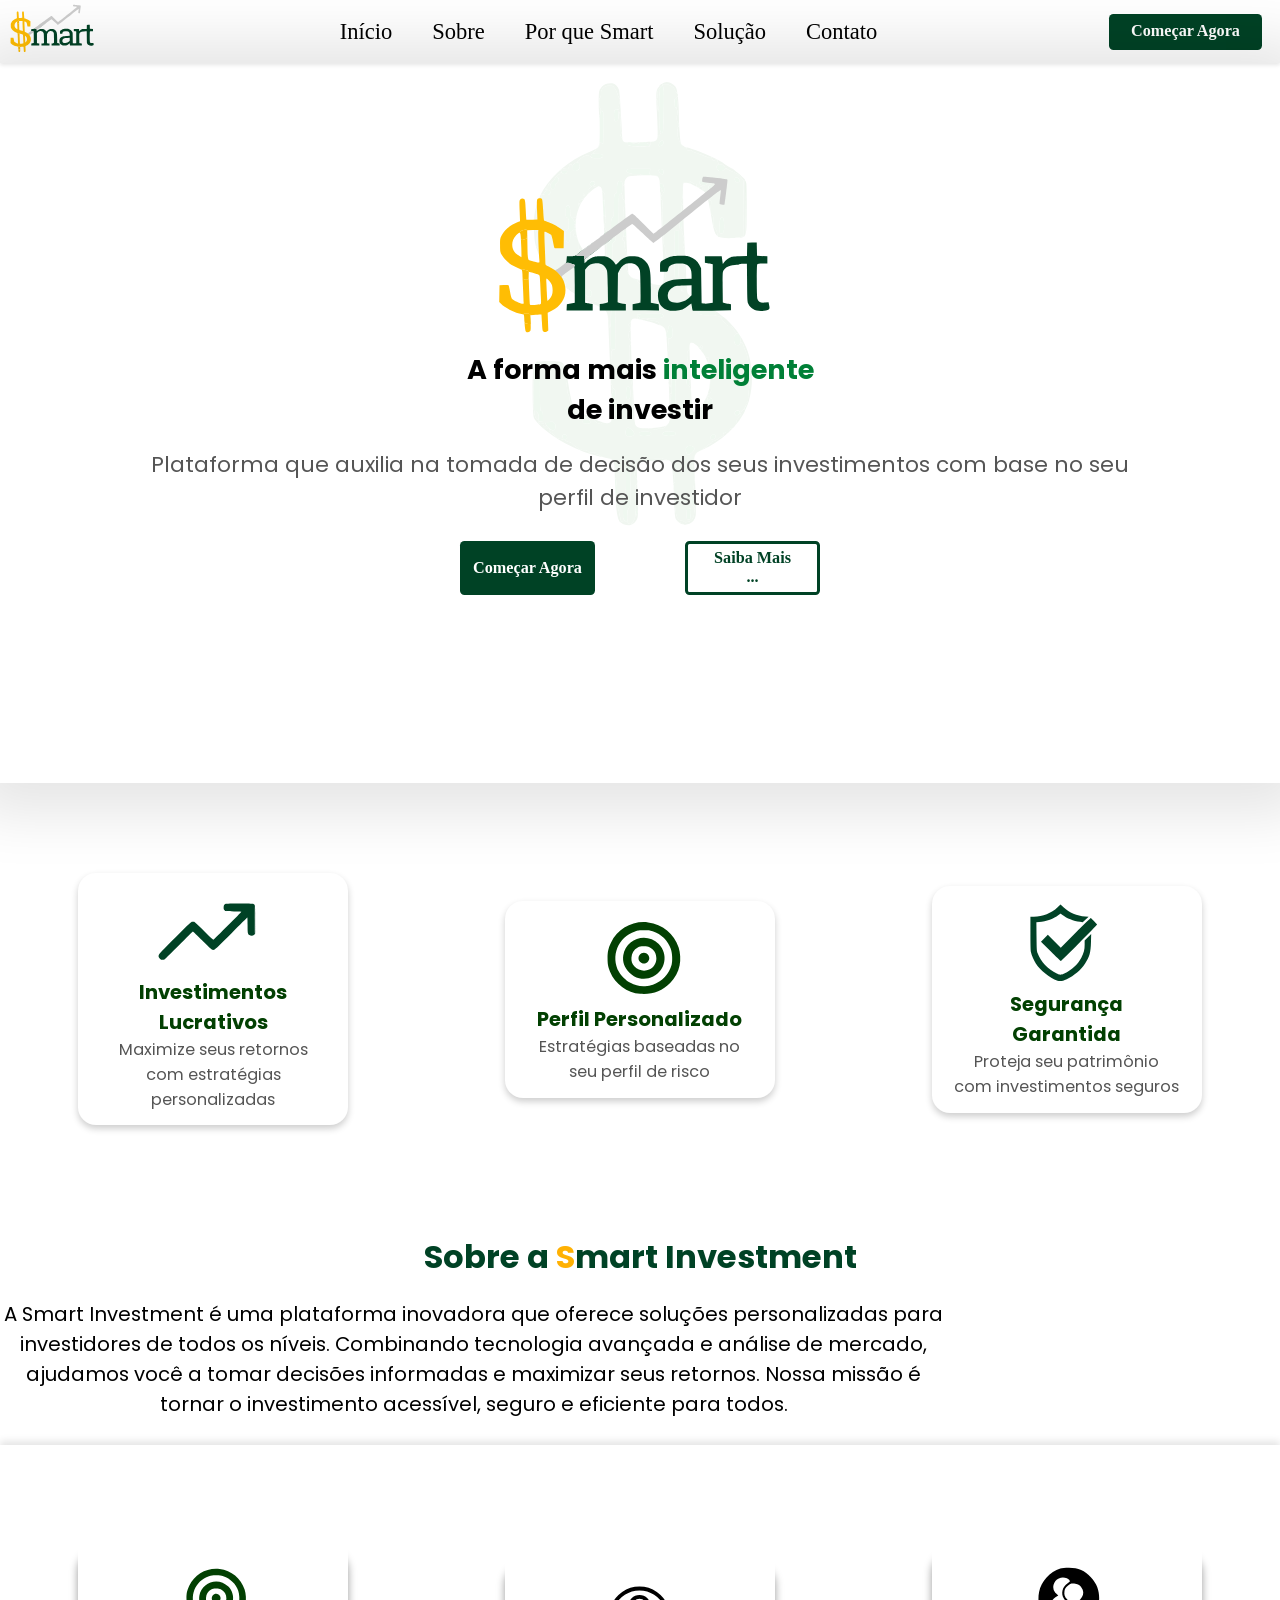
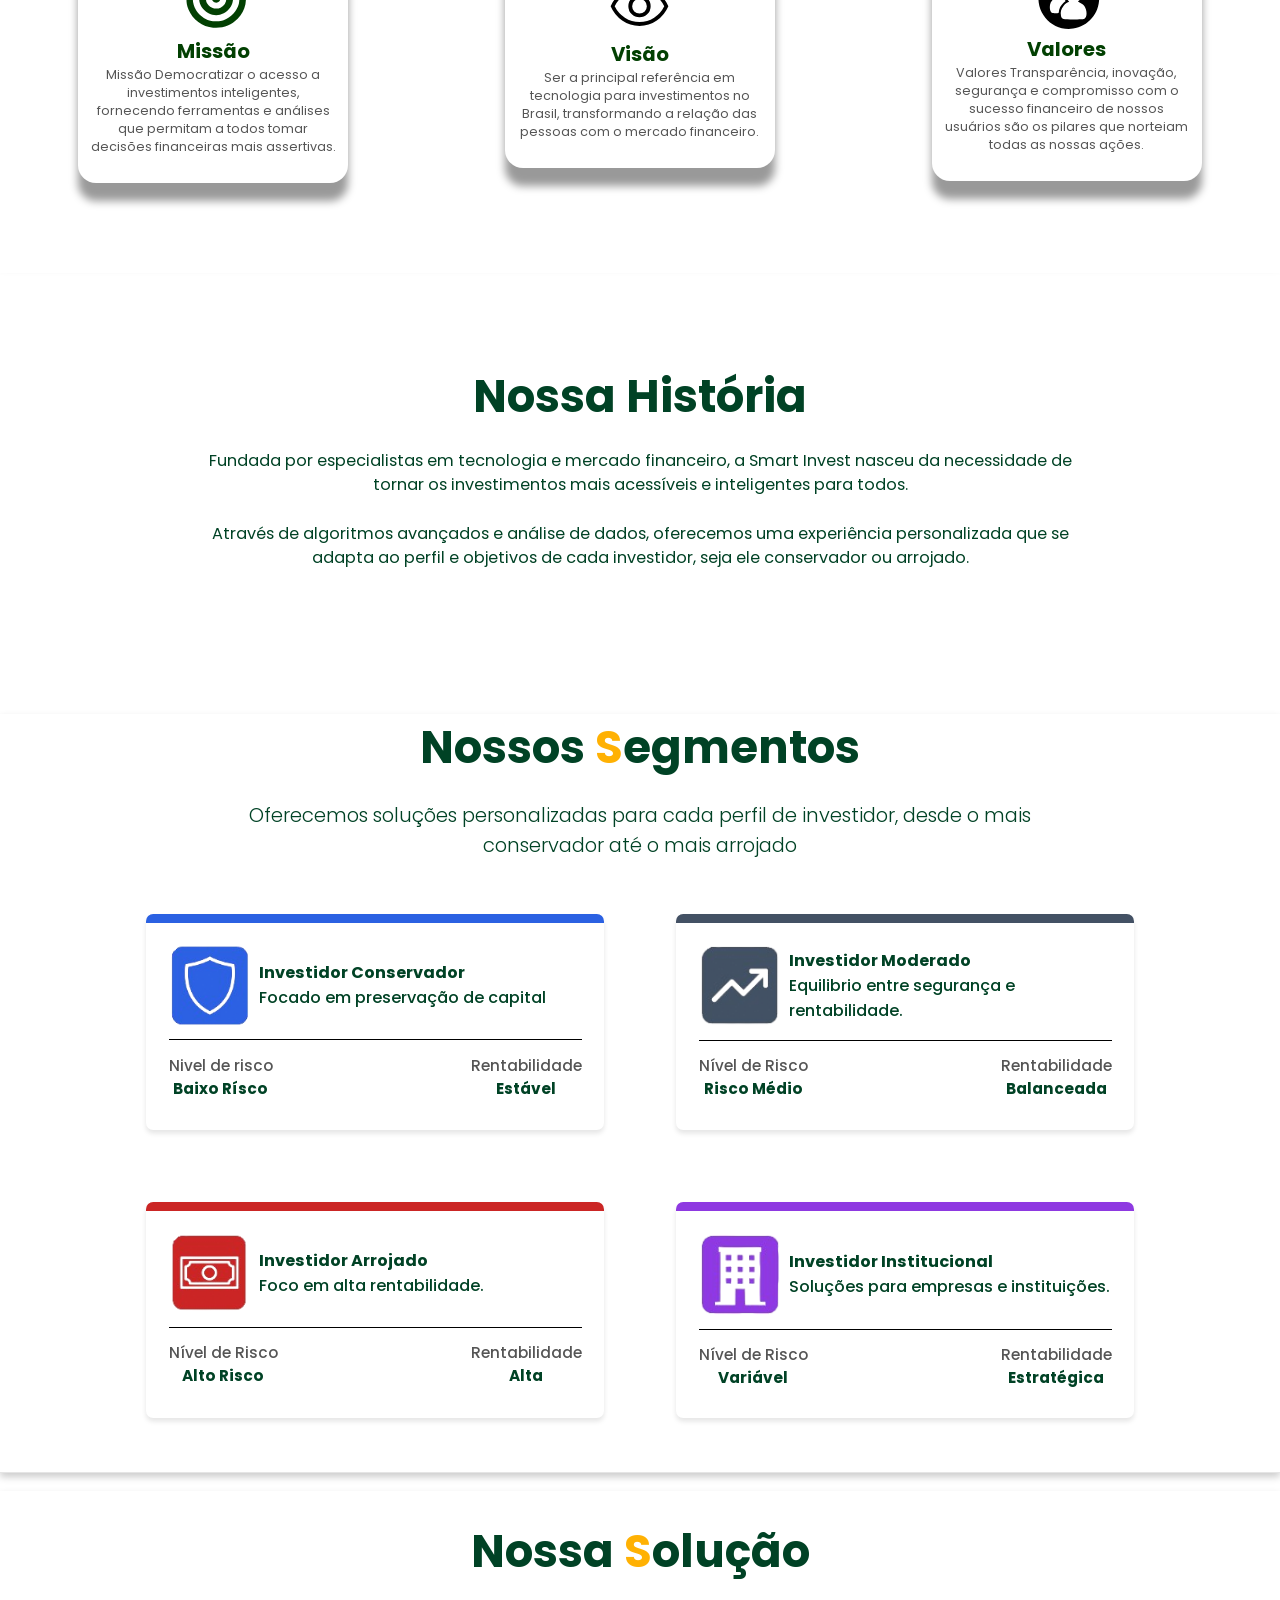
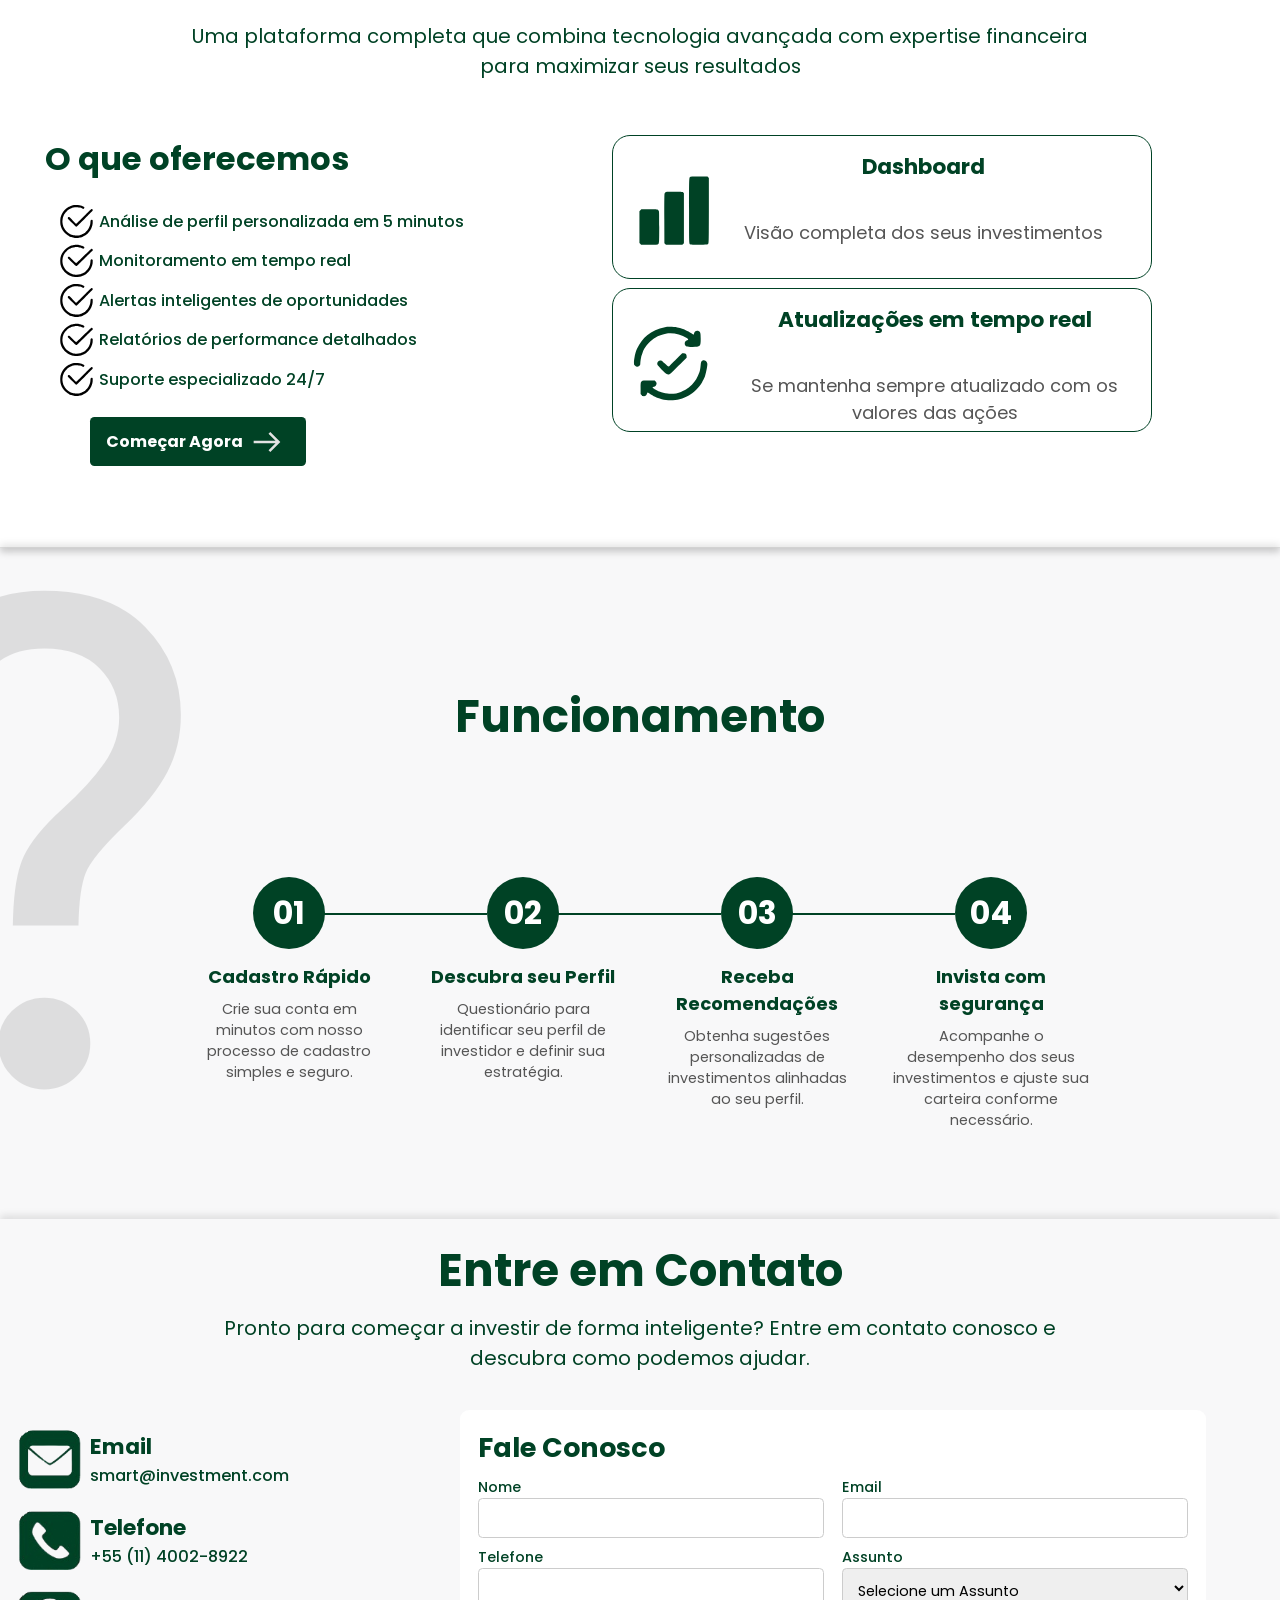
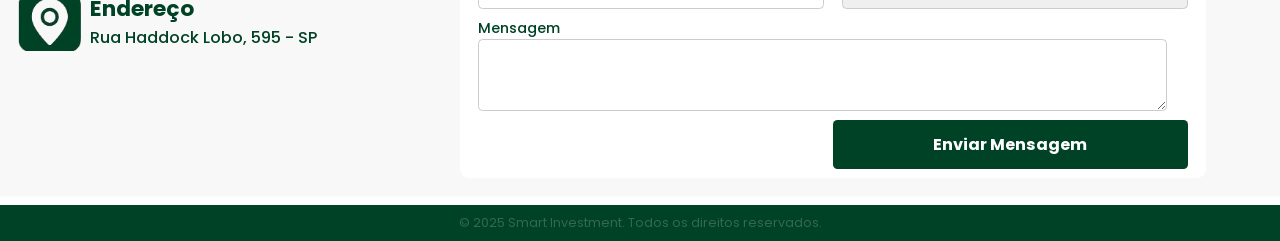
==== public/index.html @ dca73bdc "implementei cadastro e login com validação de perfil, ajustes no frontend, tratativas de erros e men" ====
<!DOCTYPE html>
<html lang="pt-br">

<head>
    <meta charset="UTF-8">
    <meta name="viewport" content="width=device-width, initial-scale=1.0">
    <title>Smart Investment</title>
    <link rel="icon" type="image/x-icon" href="Style/assets/smartLogoVetor.ico">
    <link rel="stylesheet" href="Style/css/indexCSS.css">

</head>

<body>
    <div class="container">
        <div id="header">
            <img id="logo" src="Style/assets/smartLogoVetor.svg" alt="logoSmartInvestment">
            <div class="navbar">
                <a href="#container">Início</a>
                <a href="#Sobre">Sobre</a>
                <a href="#pqSmart">Por que Smart</a>
                <a href="#solucao">Solução</a>
                <a href="#contato">Contato</a>
            </div>
            <button id="btnComecar" onclick="loginRedirect()">Começar Agora</button>
                <button class="menu-mobile-icon" id="menuMobileBtn" aria-label="Abrir menu" style="display:none">&#9776;</button>
                <div class="menu-mobile" id="menuMobile" style="display:none;">
                    <a href="#container">Início</a>
                    <a href="#Sobre">Sobre</a>
                    <a href="#pqSmart">Por que Smart</a>
                    <a href="#solucao">Solução</a>
                    <a href="#contato">Contato</a>
                    <a href="#segmentos">Segmentos</a>
                    <a href="#funcionamento">Funcionamento</a>
                    <a href="#footer">Rodapé</a>
                </div>
        </div>

        <div id="inicio">
            <img src="Style/assets/cifrao.svg" alt="cifrao" id="cifrao">
            <div id="imagemPrincipal">
                <img src="Style/assets/smartLogoVetor.svg" alt="logoSmartInvestment">
            </div>

            <div id="fraseEfeito">
                <p> A forma mais <span class="destaque">inteligente</span></p> de investir
            </div>

            <div class="descricao">

                Plataforma que auxilia na tomada de decisão dos seus investimentos com base no seu perfil de investidor
            </div>

            <div id="botoes">
                <button id="btnComecar2" onclick="loginRedirect()">Começar Agora</button>
                <button id="btnSaibaMais">Saiba Mais <br>... </button>
            </div>

        </div>

        <div id="Sobre">

            <div id="boxes">
                <div class="box"><img src="Style/assets/setaGrafico.svg" alt="">
                    <p>Investimentos Lucrativos</p>
                    <span>Maximize seus retornos com estratégias personalizadas</span>
                </div>
                <div class="box">
                    <img src="Style/assets/alvo.svg" class="alvo" alt="">
                    <p>Perfil Personalizado</p>
                    <span>Estratégias baseadas no seu perfil de risco</span>
                </div>
                <div class="box">
                    <img src="Style/assets/escudo.svg" alt="">
                    <p>Segurança Garantida</p>
                    <span>Proteja seu patrimônio com investimentos seguros</span>
                </div>

            </div>

            <p id="tituloSobre">
                Sobre a <span>S</span>mart Investment
            </p>
            <div id="descricaoSobre">
                A Smart Investment é uma plataforma inovadora que oferece soluções personalizadas para investidores de
                todos os níveis. Combinando tecnologia avançada e análise de mercado, ajudamos você a tomar decisões
                informadas e maximizar seus retornos. Nossa missão é tornar o investimento acessível, seguro e eficiente
                para todos.

            </div>

        </div>

        <div id="pqSmart">
            <div class="boxesSmart">
                <div class="boxSmart">
                    <img src="Style/assets/alvo.svg" alt="">
                    <p>Missão</p>
                    <span>Missão
                        Democratizar o acesso a investimentos inteligentes, fornecendo ferramentas e análises que
                        permitam a todos tomar decisões financeiras mais assertivas.</span>
                </div>

                <div class="boxSmart">
                    <img src="Style/assets/eye.svg" id="olho" alt="">
                    <p>Visão</p>
                    <span>Ser a principal referência em tecnologia para investimentos no Brasil, transformando a relação
                        das pessoas com o mercado financeiro.</span>

                </div>

                <div class="boxSmart">
                    <img src="Style/assets/pessoas.svg" alt="">
                    <p>Valores</p>
                    <span>Valores
                        Transparência, inovação, segurança e compromisso com o sucesso financeiro de nossos usuários são
                        os pilares que norteiam todas as nossas ações.</span>

                </div>

            </div>

            
        </div>
        
        <div id="historia">

        
            <p id="tituloHistoria">
                Nossa História
            </p>
            <div id="descricaoHistoria">
                <p>
                    Fundada por especialistas em tecnologia e mercado financeiro, a Smart Invest nasceu da
                    necessidade
                    de tornar os investimentos mais acessíveis e inteligentes para todos.
                </p>
                <br>
                <p>
                    Através de algoritmos avançados e análise de dados, oferecemos uma experiência personalizada que
                    se
                    adapta ao perfil e objetivos de cada investidor, seja ele conservador ou arrojado.

                </p>
            </div>

        </div>
        <div id="segmentos">


            <p>Nossos <span>S</span>egmentos</span>

            <p id="textoSegmentos">Oferecemos soluções personalizadas para cada perfil de investidor, desde o mais
                conservador até o mais
                arrojado</p>

            <div class="boxesSegmentos">
                <div class="boxSegmento" id="boxConservador">
                    <div class="superior">
                        <img class="icone" src="Style/assets/IconEscudoSegmentos.png" alt="">
                        <div>
                            <p class="tituloSegmento">Investidor Conservador</p>
                            <p class="textoSegmentos">Focado em preservação de capital</p>
                        </div>
                    </div>

                    <div class="inferior">

                        <div class="esquerda">
                            <p class="subTitulo">Nivel de risco</p>
                            <p>Baixo Rísco</p>
                        </div>

                        <div class="direita">
                            <p class="subTitulo">Rentabilidade</p>
                            <p>Estável</p>
                        </div>
                    </div>

                </div>


                <div class="boxSegmento" id="boxModerado">
                    <div class="superior">
                        <img class="icone" src="Style/assets/iconeModeradoSegmento.png" alt="">
                        <div>
                            <p class="tituloSegmento">Investidor Moderado</p>
                            <p class="textoSegmentos">Equilibrio entre segurança e rentabilidade.</p>
                        </div>
                    </div>

                    <div class="inferior">
                        <div class="esquerda">
                            <p class="subTitulo">Nível de Risco</p>
                            <p>Risco Médio</p>
                        </div>



                        <div class="direita">
                            <p class="subTitulo">Rentabilidade</p>
                            <p>Balanceada</p>
                        </div>
                    </div>


                </div>


                <div class="boxSegmento" id="boxArrojado">
                    <div class="superior">
                        <img class="icone" src="Style/assets/iconeInvestidorArrojado.png" alt="">
                        <div>
                            <p class="tituloSegmento">Investidor Arrojado</p>
                            <p class="textoSegmentos">Foco em alta rentabilidade.</p>
                        </div>
                    </div>

                    <div class="inferior">
                        <div class="esquerda">
                            <p class="subTitulo">Nível de Risco</p>
                            <p>Alto Risco</p>
                        </div>

                        <div class="direita">
                            <p class="subTitulo">Rentabilidade</p>
                            <p>Alta</p>
                        </div>

                    </div>

                </div>


                <div class="boxSegmento" id="boxInstitucional">
                    <div class="superior">
                        <img class="icone" src="Style/assets/iconeInvestidorInstitucional.png" alt="">
                        <div>
                            <p class="tituloSegmento">Investidor Institucional</p>
                            <p class="textoSegmentos">Soluções para empresas e instituições.</p>
                        </div>

                    </div>
                    <div class="inferior">
                        <div class="esquerda">
                            <p class="subTitulo">Nível de Risco</p>
                            <p>Variável</p>
                        </div>

                        <div class="direita">
                            <p class="subTitulo">Rentabilidade</p>
                            <p>Estratégica</p>
                        </div>

                    </div>
                </div>

            </div>


        </div>

        <div id="solucao">
            <p id="tituloSolucao">Nossa <span>S</span>olução</p>

            <p id="textoSolucao">Uma plataforma completa que combina tecnologia avançada com expertise financeira para
                maximizar seus resultados</p>

            <div id="conteudoSolucao">
                <div id="oferecemos">
                    <h1>O que oferecemos</h1>
                    <p class="fraseSolucao"> <img src="Style/assets/iconCheckSolucao.svg" alt="">Análise de perfil
                        personalizada em 5 minutos</p>
                    <p class="fraseSolucao"> <img src="Style/assets/iconCheckSolucao.svg" alt="">Monitoramento em tempo
                        real</p>
                    <p class="fraseSolucao"> <img src="Style/assets/iconCheckSolucao.svg" alt="">Alertas inteligentes de
                        oportunidades</p>
                    <p class="fraseSolucao"> <img src="Style/assets/iconCheckSolucao.svg" alt="">Relatórios de
                        performance detalhados</p>
                    <p class="fraseSolucao"> <img src="Style/assets/iconCheckSolucao.svg" alt="">Suporte especializado
                        24/7</p>

                    <button id="btnComecar3">Começar Agora <svg xmlns="http://www.w3.org/2000/svg" height="40px"
                            viewBox="0 -960 960 960" width="48px" fill="#e3e3e3">
                            <path d="m560-242-43-42 168-168H160v-60h525L516-681l43-42 241 241-240 240Z" />
                        </svg></button>
                </div>

                <div id="boxesSolucao">
                    <div class="boxSolucao">
                        <img class="iconeSolucao" src="Style/assets/graficoIcone.svg" alt="">
                        <div>
                            <h1>Dashboard</h1>
                            <p>Visão completa dos seus investimentos</p>

                        </div>
                    </div>
                    <div class="boxSolucao">
                        <img class="iconeSolucao" src="Style/assets/iconAtualizacaoSolucao.svg" alt="">
                        <div>
                            <h1>Atualizações em tempo real</h1>
                            <p>Se mantenha sempre atualizado com os valores das ações</p>
                        </div>
                    </div>
                </div>
            </div>
        </div>

        <div id="funcionamento">
            <img id="interrogacao" src="Style/assets/question_mark_430dp_000000_FILL0_wght400_GRAD0_opsz48.svg" alt="">
            <h1>Funcionamento</h1>

            <div id="etapas">
                <div class="etapa" id="etapa1">
                    <div class="numeroEtapa">01</div>
                    <div class="descricaoEtapa">
                        <h2>Cadastro Rápido</h2>
                        <p>Crie sua conta em minutos com nosso processo de cadastro simples e seguro.</p>
                    </div>
                </div>

                <div class="etapa" id="etapa2">
                    <div class="numeroEtapa">02</div>
                    <div class="descricaoEtapa">
                        <h2>Descubra seu Perfil</h2>
                        <p>Questionário para identificar seu perfil de investidor e definir sua estratégia.</p>
                    </div>
                </div>

                <div class="etapa" id="etapa3">
                    <div class="numeroEtapa">03</div>
                    <div class="descricaoEtapa">
                        <h2>Receba Recomendações</h2>
                        <p>Obtenha sugestões personalizadas de investimentos alinhadas ao seu perfil.</p>
                    </div>
                </div>

                <div class="etapa" id="etapa4">
                    <div class="numeroEtapa">04</div>
                    <div class="descricaoEtapa">
                        <h2>Invista com segurança</h2>
                        <p>Acompanhe o desempenho dos seus investimentos e ajuste sua carteira conforme necessário.</p>
                    </div>
                </div>
            </div>
        </div>

        <div id="contato">
            <h1>Entre em Contato</h1>
            <span>Pronto para começar a investir de forma inteligente? Entre em contato conosco e descubra como podemos
                ajudar.</span>

            <div id="conteudoContato">
                <div id="infoContato">
                    <div class="contatoItem">
                        <img src="Style/assets/iconeEmail.png" alt="">
                        <div class="contatoTexto">
                            <h2>Email</h2>
                            <p>smart@investment.com</p>
                        </div>
                    </div>


                    <div class="contatoItem">
                        <img src="Style/assets/iconeTelefone.png" alt="">
                        <div class="contatoTexto">
                            <h2>Telefone</h2>
                            <p>+55 (11) 4002-8922</p>
                        </div>
                    </div>

                    <div class="contatoItem">
                        <img src="Style/assets/iconeLocal.png" alt="">
                        <div class="contatoTexto">
                            <h2>Endereço</h2>
                            <p> Rua Haddock Lobo, 595 - SP</p>
                        </div>
                    </div>

                </div>

                <div id="formularioContato">
                    <h1>Fale Conosco</h1>

                    <div class="inputsLinha">
                        <div class="grupoInput">
                            <label for="nome">Nome</label>
                            <input type="text" id="nome" name="nome">
                        </div>
                        <div class="grupoInput">
                            <label for="email">Email</label>
                            <input type="email" id="email" name="email">
                        </div>
                    </div>

                    <div class="inputsLinha">
                        <div class="grupoInput">
                            <label for="telefone">Telefone</label>
                            <input type="tel" id="telefone" name="telefone">
                        </div>
                        <div class="grupoInput">
                            <label for="assunto">Assunto</label>
                            <select id="assunto">
                                <option value="">Selecione um Assunto</option>
                            </select>
                        </div>
                    </div>

                    <div class="grupoInput">
                        <label for="mensagem">Mensagem</label>
                        <textarea id="mensagem" name="mensagem"></textarea>
                    </div>

                    <button id="btnEnviarMensagem">Enviar Mensagem</button>
                </div>

            </div>
        </div>

        <div id="footer">
            <span>© 2025 Smart Investment. Todos os direitos reservados.</span>
        </div>
    </div>
</body>

</html>

<script>

loginRedirect = () => {
    window.location.href = 'login.html';
}

const menuBtn = document.getElementById('menuMobileBtn');
const menuMobile = document.getElementById('menuMobile');

if(menuBtn && menuMobile) {
    menuBtn.addEventListener('click', () => {
        menuMobile.classList.toggle('open');
        menuMobile.style.display = menuMobile.classList.contains('open') ? 'block' : 'none';
    });

    menuMobile.querySelectorAll('a').forEach(link => {
        link.addEventListener('click', () => {
            menuMobile.classList.remove('open');
            menuMobile.style.display = 'none';
        });
    });
}

</script>
---- public/Style/css/indexCSS.css ----
@import url('https://fonts.googleapis.com/css2?family=Poppins:ital,wght@0,100;0,200;0,300;0,400;0,500;0,600;0,700;0,800;0,900;1,100;1,200;1,300;1,400;1,500;1,600;1,700;1,800;1,900&display=swap');

* {
    margin: 0;
    padding: 0;
    font-family: 'Open Sans';
    scroll-behavior: smooth;
    box-sizing: border-box;
}

;

body {
    display: flex;
    background-color: #f8f8f9;

}

;

.container {
    display: flex;
    flex-direction: column;
    width: 100%;
    height: 100vh;
    background-color: #f5f5f5;
}

#header {
    display: flex;
    flex-direction: row;
    width: 100%;
    height: 7vh;
    align-items: center;
    justify-content: space-between;
    background-color: #ffffff;
    box-shadow: 0 2px 4px rgba(0, 0, 0, 0.1);

}

;



#logo {
    max-width: 5vh;
    height: 5vh;
    margin-left: 5px;
    object-fit: contain;
    display: block;
    flex-shrink: 0;
}

#logo img,
img#logo {
    width: 12vh;
    height: 12ch;
    object-fit: contain;
    display: block;
}

;

.navbar {
    display: flex;
    width: 100%;
    gap: 5vh;
    align-items: center;
    justify-content: center;
    padding: 0 2vh;
}
    
    @media (max-width: 900px) {
        .navbar a,
        #btnComecar,
        .dropdown {
            display: none !important;
        }
        .navbar {
            justify-content: space-between;
            gap: 0;
            padding: 0 2vh;
        }
        #logo {
            margin-left: 2vh;
        }
        .menu-mobile-icon {
            display: block !important;
            background: none;
            border: none;
            font-size: 5vh;
            color: #004225;
            cursor: pointer;
            margin-right: 2vh;
        }
        .menu-mobile {
            display: none;
            position: absolute;
            top: 7vh;
            right: 2vh;
            background: #fff;
            box-shadow: 0 0.4vh 1vh rgba(0,0,0,0.15);
            border-radius: 1vh;
            z-index: 100;
            min-width: 30vw;
        }
        .menu-mobile.open {
            display: block;
        }
        .menu-mobile a {
            display: block;
            padding: 2vh;
            color: #004225;
            text-decoration: none;
            font-size: 2.5vh;
            border-bottom: 0.1vh solid #eee;
        }
        .menu-mobile a:last-child {
            border-bottom: none;
        }
        .menu-mobile a:hover {
            background: #f5f5f5;
            color: #008037;
        }
    }


.navbar a {
    margin: 2vh;
    text-decoration: none;
    color: #000;
    font-size: 2.5vh;
    font-weight: 500;
    transition: all 0.3s ease;
}

.navbar a:hover {
    color: #168500d2;
    transform: scale(2.5);
    text-decoration: underline #004225;
}

button#btnComecar {
    width: 17vh;
    height: 4vh;
    background-color: #004225;
    color: #ffffff;
    border: none;
    border-radius: 0.5vh;
    font-size: 1.8vh;
    font-weight: bold;
    cursor: pointer;
    font-family: 'Open Sans';
    margin-right: 2vh;
    flex-shrink: 0;
}

button#btnComecar:hover {
    background-color: #008037;
    transition: all 0.3s ease;
    transform: scale(1.09);
}

#inicio {
    display: flex;
    flex-direction: column;
    align-items: center;
    justify-content: center;
    width: 100%;
    height: 80vh;
    position: relative;
    overflow: hidden;
    position: relative;
    width: 100%;
    box-shadow: 0 0.4vh 6vh 3vh rgba(0, 0, 0, 0.1);
    padding-bottom: 11vh
}

#cifrao {
    position: absolute;
    top: -19vh;
    left: 50%;
    transform: translateX(-50%);
    width: 70vh;
    z-index: -1;
}

#imagemPrincipal {
    display: flex;
    justify-content: center;
    align-items: center;
    width: 100%;
    height: 20vh;
    background-size: cover;
    background-position: center;
    object-fit: contain;

    img {
        margin-top: 5vh;
        width: 39vh;
    }
}

#fraseEfeito {
    font-family: Poppins, sans-serif;
    display: flex;
    font-size: 3vh;
    flex-direction: column;
    align-items: center;
    justify-content: center;
    text-align: center;
    margin-top: 2vh;
    font-weight: 700;

    p {
        font-family: Poppins, sans-serif;
    }

    .destaque {
        font-family: Poppins, sans-serif;
        color: #008037;
    }
}

.descricao {
    justify-self: center;
    display: flex;
    justify-content: center;
    width: 80%;
    align-content: center;
    font-family: 'Poppins', sans-serif;
    font-size: 2.4vh;
    font-weight: 400;
    color: #555555;
    text-align: center;
    margin-top: 2vh;
}

#botoes {
    display: flex;
    gap: 10vh;
    margin-top: 3vh;
    width: 100%;
    align-items: center;
    justify-content: center;
}

#btnComecar2 {
    width: 15vh;
    height: 6vh;
    background-color: #004225;
    color: #ffffff;
    border: none;
    border-radius: 0.5vh;
    font-size: 1.8vh;
    font-weight: bold;
    cursor: pointer;
    font-family: 'Open Sans';
}

#btnComecar2:hover {
    background-color: #008037;
    transition: all 0.3s ease;
    transform: scale(1.09);
}

#btnSaibaMais {
    width: 15vh;
    height: 6vh;
    background-color: transparent;
    color: #004225;
    border: 0.4vh solid #004225;
    border-radius: 0.5vh;
    font-size: 1.8vh;
    font-weight: bold;
    cursor: pointer;
    font-family: 'Open Sans';
}

#btnSaibaMais:hover {
    background-color: rgba(0, 66, 37, 0.1);
    transition: all 0.3s ease;
    transform: scale(1.09);
}

#boxes {
    display: flex;
    width: 100%;
    min-height: 30vh;
    padding: 10vh 0;
    align-items: center;
    justify-content: space-around;
}



@media 
(max-width: 900px) {

    #segmentos {
        padding: 5vh 0;
    }

    .boxesSegmentos {
            display: flex !important;
            flex-direction: column !important;
            align-items: center;
            gap: 3vh;
            width: 100% !important;
            margin: 0 auto;
            padding: 2vh 0;
       
        }
        .boxSegmento {
            width: 90vw !important;
            min-width: 0;
            margin: 0 auto 2vh auto;
            height: auto;
            background-color: #fff;
        }

        /* boxesSmart em coluna */
        .boxesSmart {
            flex-direction: column !important;
            display: flex !important;
            width: 100% !important;
            gap: 4vh;
            padding: 0 2vh;
            align-items: center;
        }
        .boxSmart {
            width: 95vw !important;
            min-width: 0;
            margin-bottom: 3vh;
            height: auto;
        }

        /* boxes e box em coluna */
        #boxes {
            flex-direction: column;
            height: auto;
            gap: 5vh;
            padding: 5vh 0;
        }
        #boxes .box {
            width: 90vw !important;
            min-width: 0;
            margin: 0 auto 2vh auto;
        }

        #conteudoSolucao {
            flex-direction: column !important;
            align-items: center !important;
        }

        #boxesSolucao{
            display: flex !important;
            flex-direction: column;
            justify-content: space-around;
            gap: 5vh !important;
            align-items: center !important;
            width: 100% !important ;
        }

        .iconeSolucao{
            width: 10vh !important;
            height: 10vh !important;
        }

        #oferecemos {
            align-self: self-start;
            width: 90% !important;
            gap: 4vh;
            
        }  


        .boxSolucao{
            display: flex !important;
            width: 80% !important;
            height: auto !important;
        }


.etapa:not(:last-child)::after {
    content: '' !important;
    position: absolute !important;
    top: 24vh !important;
    left: -2vh !important;
    width: 30vh !important;
    height: 0.2vh !important;
    transform: rotate(90deg) !important;
    background-color: #00422531!important;
}

#infoContato{
    align-self: flex-start;
}

#formularioContato{
    width: 90% !important;
}

#conteudoContato{
    gap: 5vh!important;
    display: flex !important;
    flex-direction: column !important;
    align-items: center !important;
    justify-content: center !important;
}

        #etapas {
            flex-direction: column !important;
            height: auto !important;
            gap: 5vh !important;
        }
    }























.box {
    display: flex;
    flex-direction: column;
    width: 30vh;
    min-height: 21vh;
    background-color: #ffffff;
    box-shadow: 0  0.4vh  0.8vh rgba(0, 0, 0, 0.2);
    border-radius: 2vh;
    padding: 1.5vh;
    justify-content: space-around;
    text-align: center;

    img {
        align-self: center;
        top: 0;
        max-height: 10vh;
        width: 30vh;
        object-fit: contain;
    }

    p {
        font-family: 'Poppins', sans-serif;
        font-size: 2.2vh;
        color: #024002;
        font-weight: 700;
        text-align: center;
        margin: 0 1vh;
    }

    span {
        font-family: 'Poppins', sans-serif;
        font-size: 1.8vh;
        color: #555555;
        text-align: center;
        margin: 0 1vh;
    }
}



#sobre {
    display: flex;
    flex-direction: column;
    width: 100%;
    height: 100vh;
    background-color: #f5f5f5;
    align-items: center;
    justify-content: center;
    text-align: center;

}



#tituloSobre {
    text-align: center;
    font-family: 'Poppins', sans-serif;
    font-size: 3.6vh;
    font-weight: 700;
    color: #004225;
    margin-top: 2vh;

    span {
        color: #ffb103;
        font-family: Poppins, sans-serif;
    }
}

#descricaoSobre {
    font-family: Poppins, sans-serif;
    align-self: center;
    justify-self: center;
    text-align: center;
    margin-top: 2vh;
    width: 74%;
    font-size: 2.2vh;
    margin-bottom: 2.9vh;
}

#sobre {
    box-shadow: 0 0.4vh 0.8vh rgba(0, 0, 0, 0.2);
    border-bottom: 0.1vh solid rgba(0, 0, 0, 0.1);
    margin-bottom: 6vh;
    height: auto;
}

#pqSmart {
    width: 100%;
    padding: 10vh 0;
    box-shadow: 0 -0.4vh 0.8vh rgba(0, 0, 0, 0.1);

}

.boxesSmart {
    display: flex;
    width: 100%;

    align-items: center;
    justify-content: space-around;
}

.boxSmart {
    display: flex;
    flex-direction: column;
    width: 30vh;
    
    background-color: #ffffff;
    box-shadow: 0 2vh 1vh rgba(0, 0, 0, 0.4);
    border-radius: 2vh;
    padding: 3vh 0;
    cursor: pointer;
    justify-content: space-around;
    transition: 1s;
    text-align: center;



    img {
        align-self: center;
        top: 0;
        max-height: 10vh;
        width: 10vh;
        object-fit: contain;

    }

    p {
        font-family: 'Poppins', sans-serif;
        font-size: 2.2vh;
        color: #024002;
        font-weight: 700;
        text-align: center;
        margin: 0 1vh;
    }

    span {
        font-family: 'Poppins', sans-serif;
        font-size: 1.4vh;
        color: #555555;
        text-align: center;
        margin: 0 1vh;
    }
}

.boxSmart:hover{
    transform: scale(1.04);
}

#olho {
    height: 7vh;
    min-width: 10vh;
}

#historia {
    display: flex;
    flex-direction: column;
    width: 100%;
    height: 45vh;
    align-items: center;
    justify-content: center;
    text-align: center;
    position: relative;
    background-image: url("/site/public/Style/assets/imagemFundo.png");
    overflow: hidden;
    background-size: cover;
    padding: 2vh 0 4vh 0;

  
}




#tituloHistoria {
    font-family: 'Poppins', sans-serif;
    font-size: 5vh;
    font-weight: 700;
    color: #004225;
    margin-bottom: 2vh;
}

#descricaoHistoria {
    font-family: 'Poppins', sans-serif !important;
    font-size: 1.8vh;
    width: 70%;
    color: #004225;
    line-height: 1.5;
    margin: 0 auto;
    font-weight: 400;
}

#descricaoHistoria * {
    font-family: 'Poppins', sans-serif !important;
}

#historia #descricaoHistoria {
    font-family: 'Poppins', sans-serif !important;
}

#segmentos {
    font-family: 'Poppins', sans-serif;
    font-size: 5vh;
    font-weight: 700;
    color: #004225;
    text-align: center;
    margin-top: 4vh;
    margin-bottom: 2vh;
    display: flex;
    flex-direction: column;
    padding-bottom: 4vh;
    box-shadow: 0 0.4vh 0.8vh rgba(0, 0, 0, 0.2);
    border-bottom: 0.1vh solid rgba(0, 0, 0, 0.1);

    p {
        font-family: 'Poppins', sans-serif !important;
        font-weight: 700;
    }

    span {
        color: #ffb103;
        font-family: 'Poppins', sans-serif !important;
        font-weight: 700;
    }
}

#segmentos p#textoSegmentos {
    font-family: 'Poppins', sans-serif !important;
    font-size: 2.2vh;
    color: #004225;
    text-align: center;
    width: 70%;
    margin: 2vh auto 4vh auto;
    font-weight: 300 !important;
}

#textoSegmentos.texto {
    font-weight: 300 !important;
}

#textoSegmentos {
    font-family: 'Poppins', sans-serif;
    font-size: 2.2vh;
    color: #004225;
    text-align: center;
    width: 70%;
    margin: 2vh auto 4vh auto;
    font-weight: 300 !important;
}

.boxesSegmentos {
    display: grid;
    grid-template-columns: repeat(2, 1fr);
    gap: 8vh;
    width: 80%;
    margin: 0 auto;
    padding: 2vh;
}

.boxSegmento {
    border-top: 0.1vh solid #004225;
    padding: 2.5vh;
    background-color: #ffffff;
    border-radius: 0.8vh;
    height: 24vh;
    box-shadow: 0 0.4vh 0.6vh rgba(0, 0, 0, 0.1);
    position: relative;
}

#boxConservador {
    border-top: 1vh solid #2b61e2;
}

#boxModerado {
    border-top: 1vh solid #435164;
}

#boxArrojado {
    border-top: 1vh solid #cb2625;
}

#boxInstitucional {
    border-top: 1vh solid #8e39e1;
}

.superior {
    display: flex;
    flex-direction: row;
    align-items: center;
    text-align: start;
    gap: 1vh;
    margin-bottom: 1.5vh;

    p {
        font-family: 'Poppins', sans-serif;
        font-size: 1.8vh;
        color: #004225;
        font-weight: 600;
        margin: 0;
    }
}

.icone {
    width: 9vh;
    object-fit: contain;
}

.tituloSegmento {
    font-family: 'Poppins', sans-serif;
    font-size: 1.8vh;
    color: #004225;
    font-weight: 700;
    margin: 0;
}

.textoSegmentos {
    font-family: 'Poppins', sans-serif;
    font-size: 1.3vh;
    color: #555555;
    text-align: left;
    margin: 0;
    font-weight: 500 !important;
}

.inferior {
    border-top: 0.1vh solid #000000;
    padding-top: 1.5vh;
    margin-top: 1.5vh;
    display: flex;
    justify-content: space-between;
    font-size: 1.7vh;
}

.subTitulo {
    font-family: 'Poppins', sans-serif;
    font-size: 1.7vh;
    color: #555555;
    text-align: left;
    margin: 0;
    font-weight: 500 !important;
}

#solucao {
    text-align: center;
    padding-top: 1vh;
    padding-bottom: 4vh;
    box-shadow: 0 0.4vh 0.8vh rgba(0, 0, 0, 0.2);
    border-bottom: 0.1vh solid rgba(0, 0, 0, 0.1);
    position: relative;
    z-index: 1;
}

#tituloSolucao {
    font-family: 'Poppins', sans-serif;
    font-size: 5vh;
    font-weight: 700;
    color: #004225;
    margin-top: 2vh;

    span {
        color: #ffb103;
        font-family: Poppins, sans-serif;
    }
}

#textoSolucao {
    font-family: 'Poppins', sans-serif !important;
    font-size: 2.2vh;
    width: 70%;
    color: #004225;
    line-height: 1.5;
    margin: 4vh auto 4vh auto;
    font-weight: 400;
}

.fraseSolucao {
    font-family: 'Poppins', sans-serif;
    font-size: 3.6vh;
    font-weight: 700;
    color: #004225;

    h1 {
        text-align: start;
    }


    img {
        width: 5vh;
        margin-left: 1vh;
        object-fit: contain;
    }
}

#conteudoSolucao {
    display: flex;
    gap: 2vh;
    align-items: flex-start;
    width: 100%;
    box-sizing: border-box;
}

#oferecemos {
    width: 45%;
    padding: 2vh 5vh 5vh 5vh;
    display: flex;
    flex-direction: column;
    align-items: flex-start;


    h1 {
        text-align: start;
        font-family: 'Poppins', sans-serif;
        font-size: 3.6vh;
        font-weight: 700;
        color: #004225;
        margin-bottom: 2vh;
    }
}

.fraseSolucao {
    display: flex;
    justify-content: start;
    align-items: center;
    font-size: 1.8vh;
    font-weight: 490;
}

#boxesSolucao {
    width: 45%;
    display: flex;
    flex-direction: column;
    gap: 1vh;
    padding: 2vh;
    height: auto;

}

#btnComecar3 {
    display: flex;
    align-items: center;
    justify-content: center;
    width: 24vh;
    height: 5.5vh;
    background-color: #004225;
    color: #ffffff;
    border: none;
    border-radius: 0.5vh;
    font-size: 1.8vh;
    font-weight: bold;
    cursor: pointer;
    font-family: 'Poppins', sans-serif;
    margin-top: 2vh;
    margin-left: 5vh;
    align-self: flex-start;
}

#btnComecar3:hover {
    background-color: #027433;
    transition: all 0.3s ease;
    transform: scale(1.05);
}

.boxSolucao {
    font-family: 'Poppins', sans-serif !important;
    border: #004225 0.1vh solid;
    display: flex;
    flex-direction: row;
    width: 100%;
    height: 16vh;
    background-color: #ffffff;
    border-radius: 2vh;
    padding: 1.5vh 1.5vh 0 1.5vh;
    gap: 2vh;
    text-align: center;
    box-sizing: border-box;
    text-align: center;

    h1 {
        font-family: 'Poppins', sans-serif;
        font-size: 2.4vh;
        color: #004225;
        font-weight: 700;
        margin: 0 1vh 4vh;
    }

    p {
        font-family: 'Poppins', sans-serif;
        font-size: 2vh;
        color: #555555;
        text-align: start;
        margin: 0 1vh;
        align-self: center;
        text-align: center;
    }
}

.iconeSolucao {
    width: 10vh;
    height: 10vh;
    object-fit: contain;
    align-self: center;
    justify-self: center;
    padding-bottom: 1vh;
}

#interrogacao {
    position: absolute;

    height: 70vh;
    opacity: 0.1;
    z-index: -1;
    left: -30vh;
    top: -4vh;
}

#funcionamento {
    display: flex;
    flex-direction: column;
    align-items: center;
    padding: 15vh 2vh;
    position: relative;
    background-color: #f8f8f9;
    box-shadow: 0 -0.4vh 0.8vh rgba(0, 0, 0, 0.1);
    z-index: 0;
    gap: 2vh;
   

    h1 {
        font-family: 'Poppins', sans-serif;
        font-size: 5vh;
        font-weight: 700;
        color: #004225;
        margin-bottom: 2vh;

        span {
            color: #ffb103;
            font-family: Poppins, sans-serif;
        }
    }
}

#etapas {
    display: flex;
    width: 100%;
    justify-content: center;
    align-items: center;
    margin-top: 3vh;
    position: relative;
}

.etapa {
    margin-top: 5vh;
    display: flex;
    flex-direction: column;
    align-items: center;
    width: 26vh;
    height: 25vh;
    border-radius: 1.5vh;
    padding: 2vh;
    text-align: center;
    position: relative;

    .numeroEtapa {
        font-family: 'Poppins', sans-serif;
        width: 8vh;
        min-height: 8vh;
        background-color: #004225;
        color: #ffffff;
        border-radius: 100%;
        display: flex;
        align-items: center;
        justify-content: center;
        font-size: 3.5vh;
        font-weight: bold;
        margin-bottom: 1.5vh;
    }

    h2 {
        font-family: 'Poppins', sans-serif;
        font-size: 2vh;
        color: #004225;
        font-weight: 700;
        margin-bottom: 1vh;
    }

    p {
        font-family: 'Poppins', sans-serif;
        font-size: 1.6vh;
        color: #555555;
        font-weight: 400;
    }
}

.etapa:not(:last-child)::after {
    content: '';
    position: absolute;
    top: 6vh;
    left: 15vh;
    width: 20vh;
    height: 0.2vh;
    background-color: #004225;
}

#conteudoContato {
    display: flex;
    width: 100%;
    flex-direction: row;
    gap: 8%;
}

#contato {
    display: flex;
    flex-direction: column;
    align-items: center;
    padding: 2vh 2vh;
    position: relative;
    background-color: #f8f8f9;
    box-shadow: 0 -0.4vh 0.8vh rgba(0, 0, 0, 0.1);
    z-index: 0;


    h1 {
        font-family: 'Poppins', sans-serif;
        font-size: 5vh;
        font-weight: 700;
        color: #004225;
        margin-bottom: 1vh;

    }

    span {
        text-align: center;
        font-family: 'Poppins', sans-serif !important;
        font-size: 2.2vh;
        width: 70%;
        color: #004225;
        line-height: 1.5;
        margin: 0 auto 4vh auto;
        font-weight: 400;
    }

}

.contatoItem {
    display: flex;
    flex-direction: row;
    align-items: center;
    gap: 1vh;
    margin-top: 2vh;
    text-align: left;
    max-height: 10vh;
    justify-content: space-between;

    img {
        width: 7vh;
        height: 7vh;
        object-fit: contain;
    }

}

.contatoTexto {
    display: flex;
    flex-direction: column;

    h2 {
        font-family: 'Poppins', sans-serif;
        font-size: 2.4vh;
        color: #004225;
        font-weight: 700;
        margin: 0;
        text-align: left;
    }

    p {
        width: 30vh;
        font-size: 1.8vh;
        font-family: Poppins, sans-serif;
        color: #004225;
        font-weight: 500;
        text-align: left;
    }
}

#formularioContato {
    display: flex;
    flex-direction: column;
    height: 90%;
    width: 60%;
    background-color: #fff;
    padding: 2vh 2vh 1vh 2vh;
    border-radius: 1vh;
    justify-content: space-between;
    align-items: center;

    h1 {
        align-self: flex-start;
        font-size: 3vh;
    }
}

.inputsLinha {
    display: flex;
    justify-content: space-between;
    gap: 2vh;
    width: 100%;
}

.grupoInput {
    display: flex;
    flex-direction: column;
    width: 100%;
    margin-bottom: 1vh;
}

label {
    font-family: 'Poppins', sans-serif;
    color: #004225;
    font-size: 1.6vh;
    font-weight: 500;
}

input,
select {
    width: 100%;
    height: 4.5vh;
    padding: 1.2vh;
    border: 0.1vh solid #ccc;
    border-radius: 0.5vh;
    font-size: 1.6vh;
    font-family: 'Poppins', sans-serif;
    box-sizing: border-box;
}

textarea {
    width: 97%;
    min-height: 8vh;
    max-height: 15vh;
    padding: 1.2vh;
    border: 0.1vh solid #ccc;
    border-radius: 0.5vh;
    font-size: 1.6vh;
    font-family: 'Poppins', sans-serif;
    resize: vertical;
    margin-top: auto;
}

#btnEnviarMensagem {
    width: 50%;
    height: 5.5vh;
    background-color:#004225 ;
    color: #ffffff;
    border: none;
    border-radius: 0.5vh;
    font-size: 1.8vh;
    font-weight: bold;
    cursor: pointer;
    font-family: 'Poppins', sans-serif;
    align-self: flex-end;
}

#btnEnviarMensagem:hover {
    transition: all 0.3s ease;
    background-color: #027433;
}

#footer {
    margin-top: 1vh;
    display: flex;
    flex-direction: column;
    align-items: center;
    justify-content: center;
    width: 100%;
    height: 2vh;
    background-color: #004225;
    color: #ffffff;
    text-align: center;
    padding: 2vh;
    box-sizing: border-box;

    span {
        font-family: 'Poppins', sans-serif;
        font-size: 1.4vh;
        opacity: 0.2;
    }
}
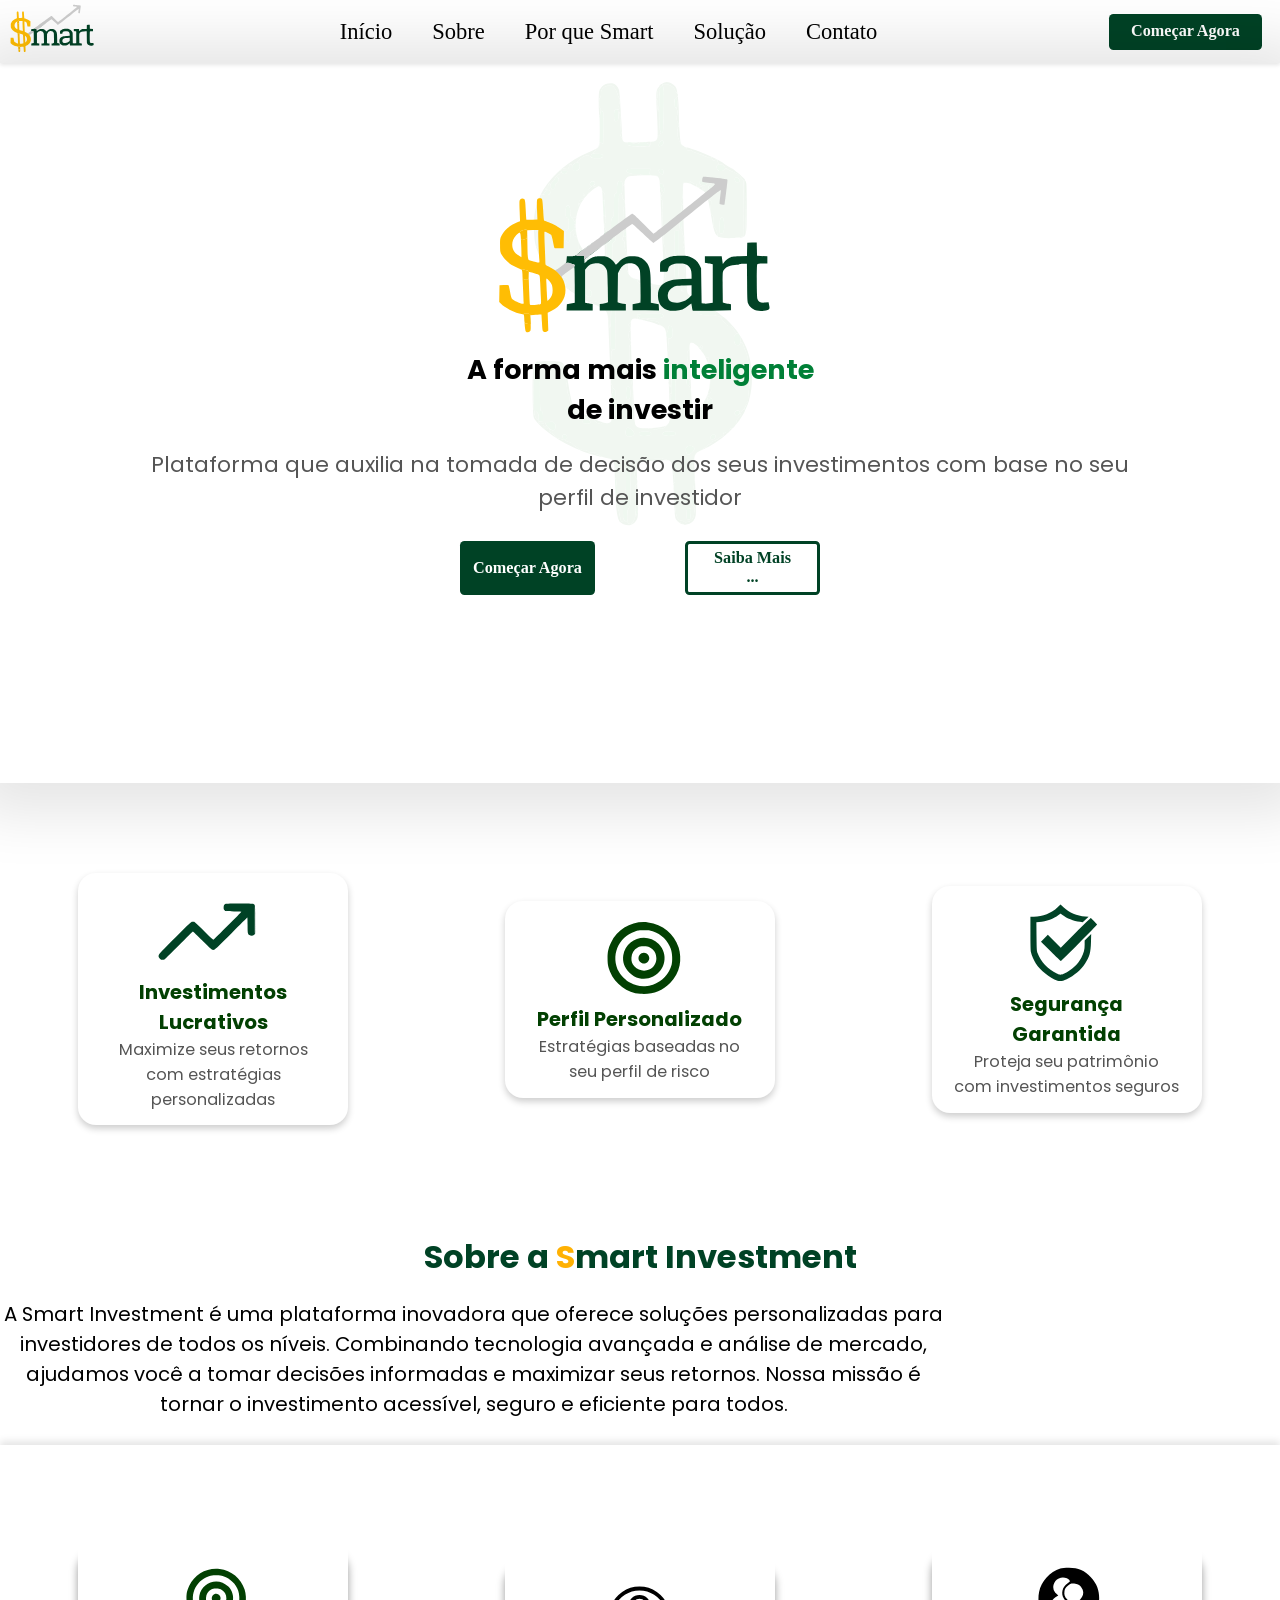
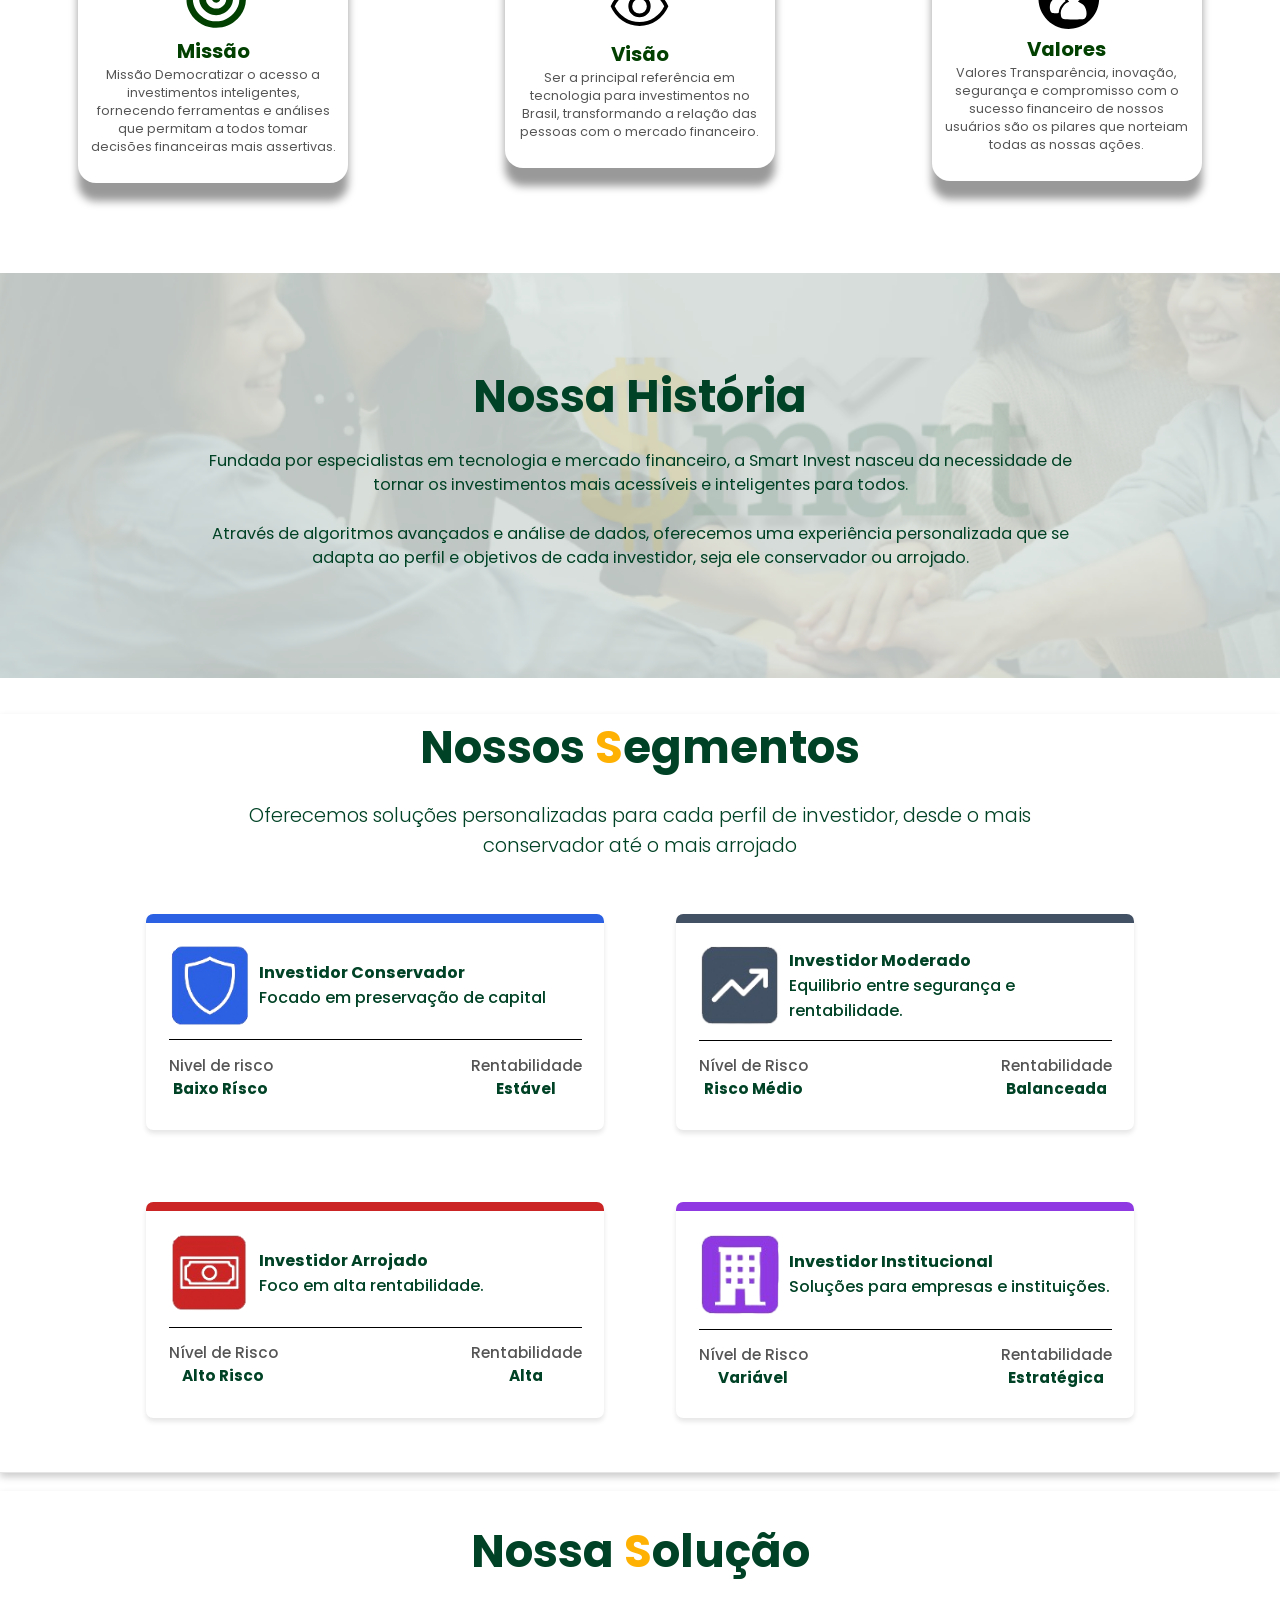
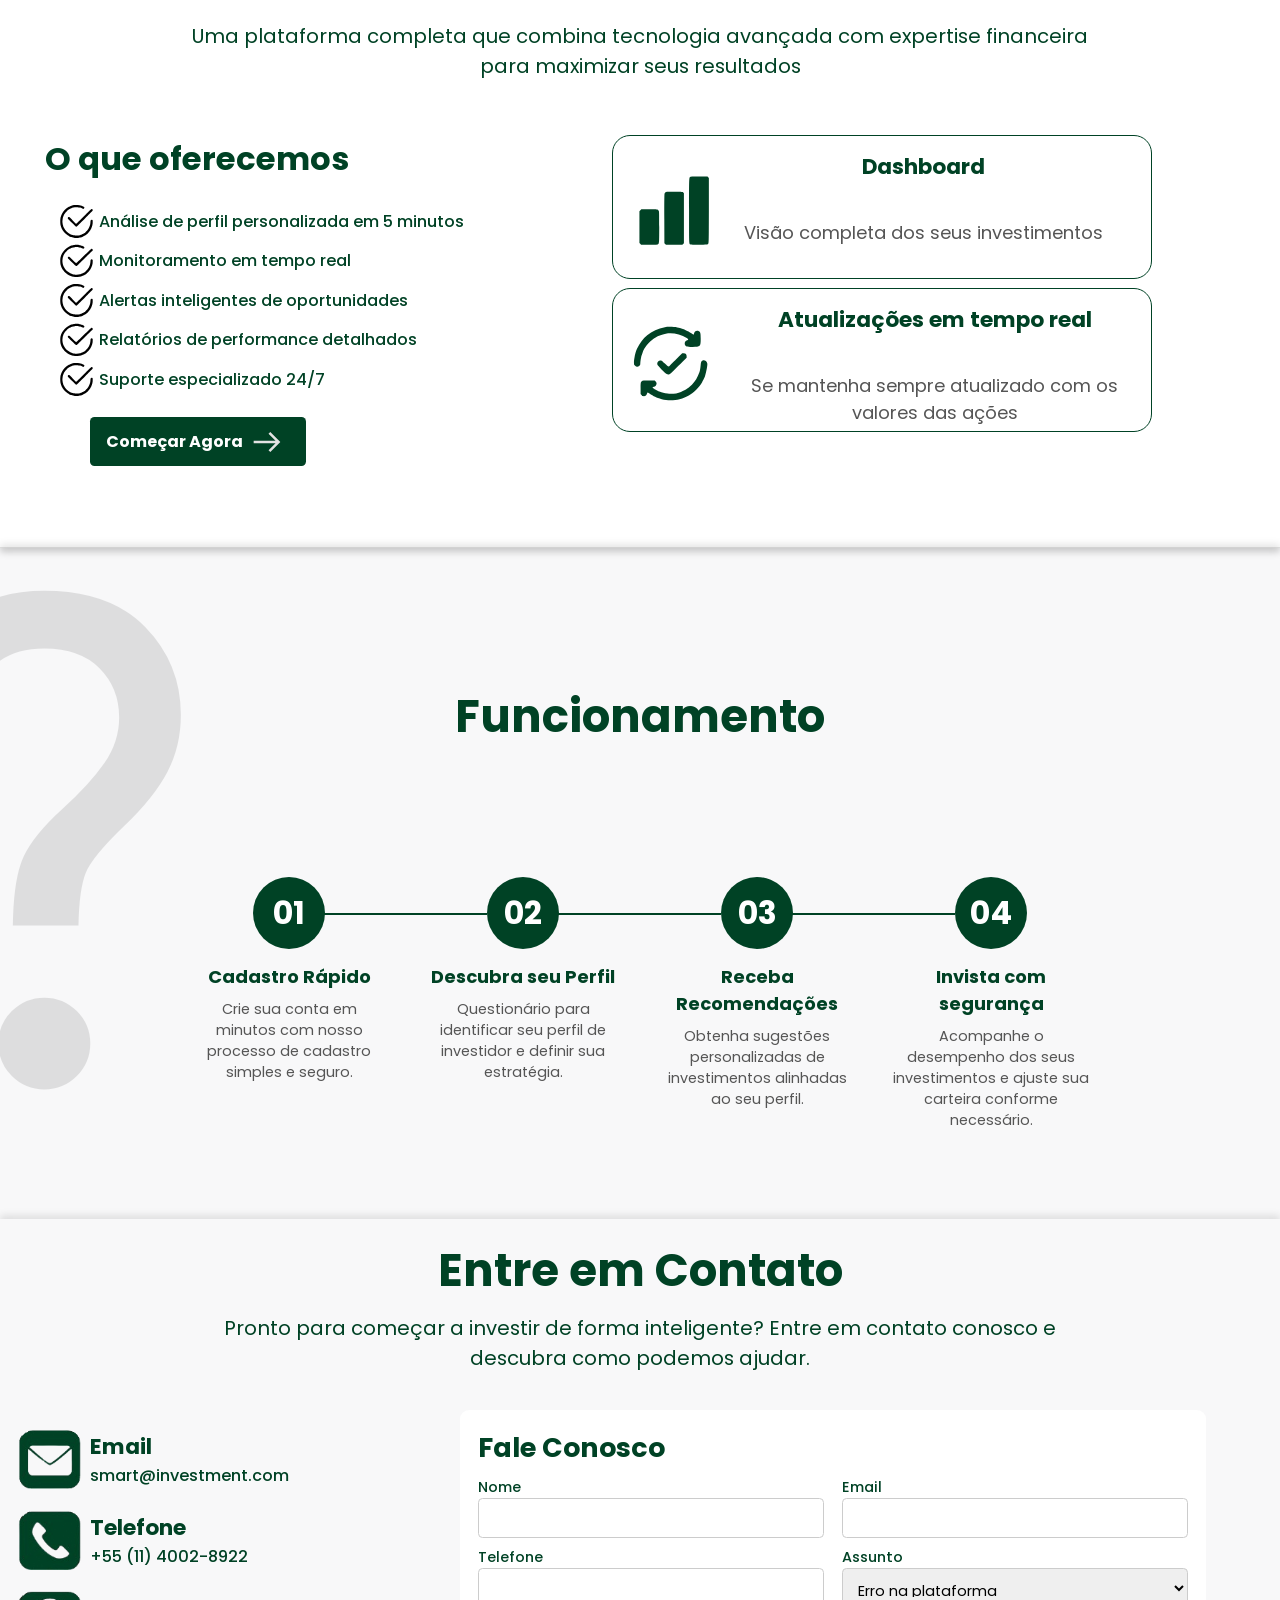
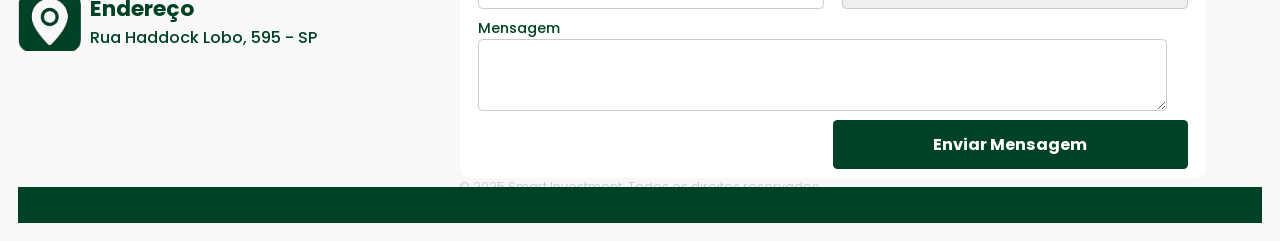
==== commit f58b3bc1: "Enviando criação de chamado na main" ====
--- a/public/index.html
+++ b/public/index.html
@@ -22,17 +22,18 @@
                 <a href="#contato">Contato</a>
             </div>
             <button id="btnComecar" onclick="loginRedirect()">Começar Agora</button>
-                <button class="menu-mobile-icon" id="menuMobileBtn" aria-label="Abrir menu" style="display:none">&#9776;</button>
-                <div class="menu-mobile" id="menuMobile" style="display:none;">
-                    <a href="#container">Início</a>
-                    <a href="#Sobre">Sobre</a>
-                    <a href="#pqSmart">Por que Smart</a>
-                    <a href="#solucao">Solução</a>
-                    <a href="#contato">Contato</a>
-                    <a href="#segmentos">Segmentos</a>
-                    <a href="#funcionamento">Funcionamento</a>
-                    <a href="#footer">Rodapé</a>
-                </div>
+            <button class="menu-mobile-icon" id="menuMobileBtn" aria-label="Abrir menu"
+                style="display:none">&#9776;</button>
+            <div class="menu-mobile" id="menuMobile" style="display:none;">
+                <a href="#container">Início</a>
+                <a href="#Sobre">Sobre</a>
+                <a href="#pqSmart">Por que Smart</a>
+                <a href="#solucao">Solução</a>
+                <a href="#contato">Contato</a>
+                <a href="#segmentos">Segmentos</a>
+                <a href="#funcionamento">Funcionamento</a>
+                <a href="#footer">Rodapé</a>
+            </div>
         </div>
 
         <div id="inicio">
@@ -119,12 +120,12 @@
 
             </div>
 
-            
-        </div>
-        
+
+        </div>
+
         <div id="historia">
 
-        
+
             <p id="tituloHistoria">
                 Nossa História
             </p>
@@ -377,8 +378,8 @@
                     </div>
 
                 </div>
-
                 <div id="formularioContato">
+
                     <h1>Fale Conosco</h1>
 
                     <div class="inputsLinha">
@@ -392,6 +393,8 @@
                         </div>
                     </div>
 
+
+
                     <div class="inputsLinha">
                         <div class="grupoInput">
                             <label for="telefone">Telefone</label>
@@ -400,7 +403,10 @@
                         <div class="grupoInput">
                             <label for="assunto">Assunto</label>
                             <select id="assunto">
-                                <option value="">Selecione um Assunto</option>
+                                <option value="Erro" selected>Erro na plataforma</option>
+                                <option value="Duvida">Duvida sobre a plataforma</option>
+                                <option value="Contato">Contato com a equipe da smart</option>
+                                <option value="Outros">Outros assuntos</option>
                             </select>
                         </div>
                     </div>
@@ -410,41 +416,134 @@
                         <textarea id="mensagem" name="mensagem"></textarea>
                     </div>
 
-                    <button id="btnEnviarMensagem">Enviar Mensagem</button>
-                </div>
-
-            </div>
-        </div>
-
-        <div id="footer">
-            <span>© 2025 Smart Investment. Todos os direitos reservados.</span>
-        </div>
-    </div>
+                    <button id="btnEnviarMensagem" onclick="enviarChamado()">Enviar Mensagem</button>
+
+                </div>
+                <div id="msg" class="container-txt">
+                    <div class="caixa-de-texto-container" id="caixaTexto">
+                        <p id="texto-caixa">Alterações realizadas com sucesso</p>
+                    </div>
+                </div>
+            </div>
+
+
+            <div id="footer">
+                <span>© 2025 Smart Investment. Todos os direitos reservados.</span>
+            </div>
+        </div>
 </body>
 
 </html>
 
 <script>
 
-loginRedirect = () => {
-    window.location.href = 'login.html';
-}
-
-const menuBtn = document.getElementById('menuMobileBtn');
-const menuMobile = document.getElementById('menuMobile');
-
-if(menuBtn && menuMobile) {
-    menuBtn.addEventListener('click', () => {
-        menuMobile.classList.toggle('open');
-        menuMobile.style.display = menuMobile.classList.contains('open') ? 'block' : 'none';
-    });
-
-    menuMobile.querySelectorAll('a').forEach(link => {
-        link.addEventListener('click', () => {
-            menuMobile.classList.remove('open');
-            menuMobile.style.display = 'none';
+    loginRedirect = () => {
+        window.location.href = 'login.html';
+    }
+
+    const menuBtn = document.getElementById('menuMobileBtn');
+    const menuMobile = document.getElementById('menuMobile');
+
+    if (menuBtn && menuMobile) {
+        menuBtn.addEventListener('click', () => {
+            menuMobile.classList.toggle('open');
+            menuMobile.style.display = menuMobile.classList.contains('open') ? 'block' : 'none';
         });
-    });
-}
-
+
+        menuMobile.querySelectorAll('a').forEach(link => {
+            link.addEventListener('click', () => {
+                menuMobile.classList.remove('open');
+                menuMobile.style.display = 'none';
+            });
+        });
+    }
+
+</script>
+
+
+
+<script>
+
+    function enviarChamado() {
+
+
+
+        var nome = document.getElementById("nome").value;
+        var email = document.getElementById("email").value;
+        var telefone = document.getElementById("telefone").value;
+        var assunto = document.getElementById("assunto").value;
+        var mensagem = document.getElementById("mensagem").value;
+
+        if (!nome || !email || !telefone || !assunto || !mensagem) {
+            mensagemErro("Preencha todos os campos!");
+            return;
+        }
+
+        var regexEmail = /^[^\s@]+@[^\s@]+\.[^\s@]+$/;
+        if (!regexEmail.test(email)) {
+            mensagemErro("Digite um email válido!");
+            return;
+        }
+
+        var regexTelefone = /^[0-9]{8,15}$/;
+        if (!regexTelefone.test(telefone)) {
+            mensagemErro("Digite um telefone válido (somente números)!");
+            return;
+        }
+        chamarSlack();
+
+
+    }
+
+    function chamarSlack() {
+
+        var nome = document.getElementById("nome").value;
+        var email = document.getElementById("email").value;
+        var telefone = document.getElementById("telefone").value;
+        var assunto = document.getElementById("assunto").value;
+        var mensagem = document.getElementById("mensagem").value;
+
+        dadosCadastro = {
+            text: `
+        --- NOVO CHAMADO --- \n\n
+
+        Nome do usuário: ${nome} \n 
+        Email para contato: ${email}\n
+        Telefone para contato: ${telefone}\n\n
+        Motivo do contato: ${assunto}\n\n
+        Mensagem principal do contato: \n
+        ${mensagem} \n\n 
+
+        --------------------
+        `
+        }
+
+        fetch("/postarSlack", {
+            method: "POST",
+            headers: {
+                "Content-Type": "application/json",
+            },
+            body: JSON.stringify(dadosCadastro),
+        }).then(async (res) => {
+            const resposta = await res.json();
+
+            if (res.ok) {
+                mensagemErro("Chamado enviado com sucesso!");
+            } else {
+                mensagemErro(resposta.erro || "Erro ao enviar");
+            }
+        })
+
+    }
+
+
+    function mensagemErro(mensagem) {
+        const msg = document.getElementById("msg");
+        msg.classList.add("ativa");
+        const atributoMensagem = document.getElementById("texto-caixa");
+        atributoMensagem.innerHTML = `${mensagem}`;
+        setTimeout(() => {
+            msg.classList.remove("ativa")
+        }, 1500);
+    }
 </script>
--- a/public/Style/css/indexCSS.css
+++ b/public/Style/css/indexCSS.css
@@ -600,7 +600,7 @@
     justify-content: center;
     text-align: center;
     position: relative;
-    background-image: url("/site/public/Style/assets/imagemFundo.png");
+    background-image: url("../assets/imagemFundo.png");
     overflow: hidden;
     background-size: cover;
     padding: 2vh 0 4vh 0;
@@ -1222,4 +1222,45 @@
         font-size: 1.4vh;
         opacity: 0.2;
     }
-}+}
+
+.container-txt {
+  display: none;
+}
+
+.container-txt.ativa {
+  display: flex;
+  position: fixed;
+  top: 0;
+  left: 10;
+  width: 100%;
+  height: 100%;
+  justify-content: center;
+  align-items: center;
+  background-color: #00000087;
+  z-index: 1000;
+  justify-content: center;
+}
+
+.caixa-de-texto-container {
+
+  display: flex;
+  z-index: 1;
+  background-color: #ffffff;
+  box-shadow: 0 6px 16px rgba(0, 0, 0, 0.06);
+  border: solid 1px grey;
+  padding: 40px 40px;
+  border-radius: 10px;
+  width: 30%;
+  height: 30%;
+  justify-content: center;
+  align-items: center;
+}
+
+.caixa-de-texto-container p {
+  text-align: center;
+  font-size: 2rem;
+  font-family: sans-serif;
+  font-weight: 600;
+  color: green;
+}
